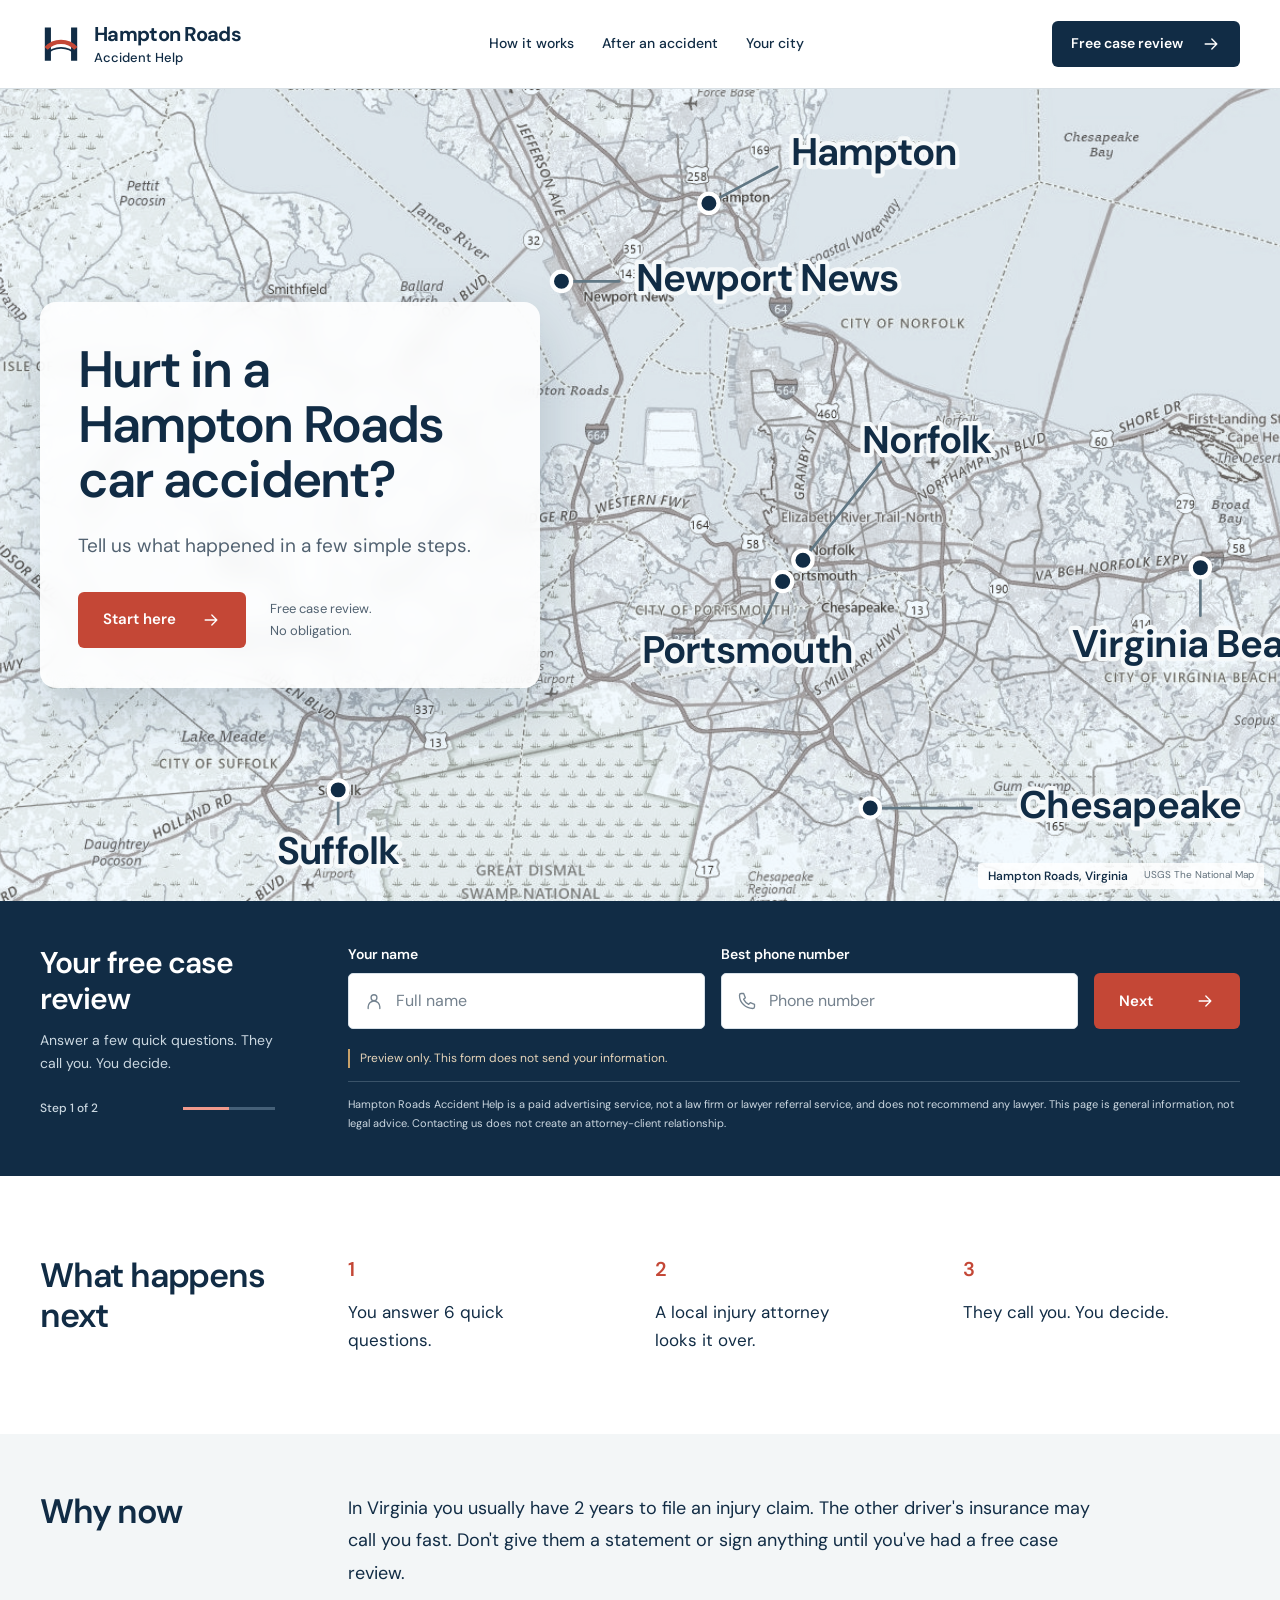
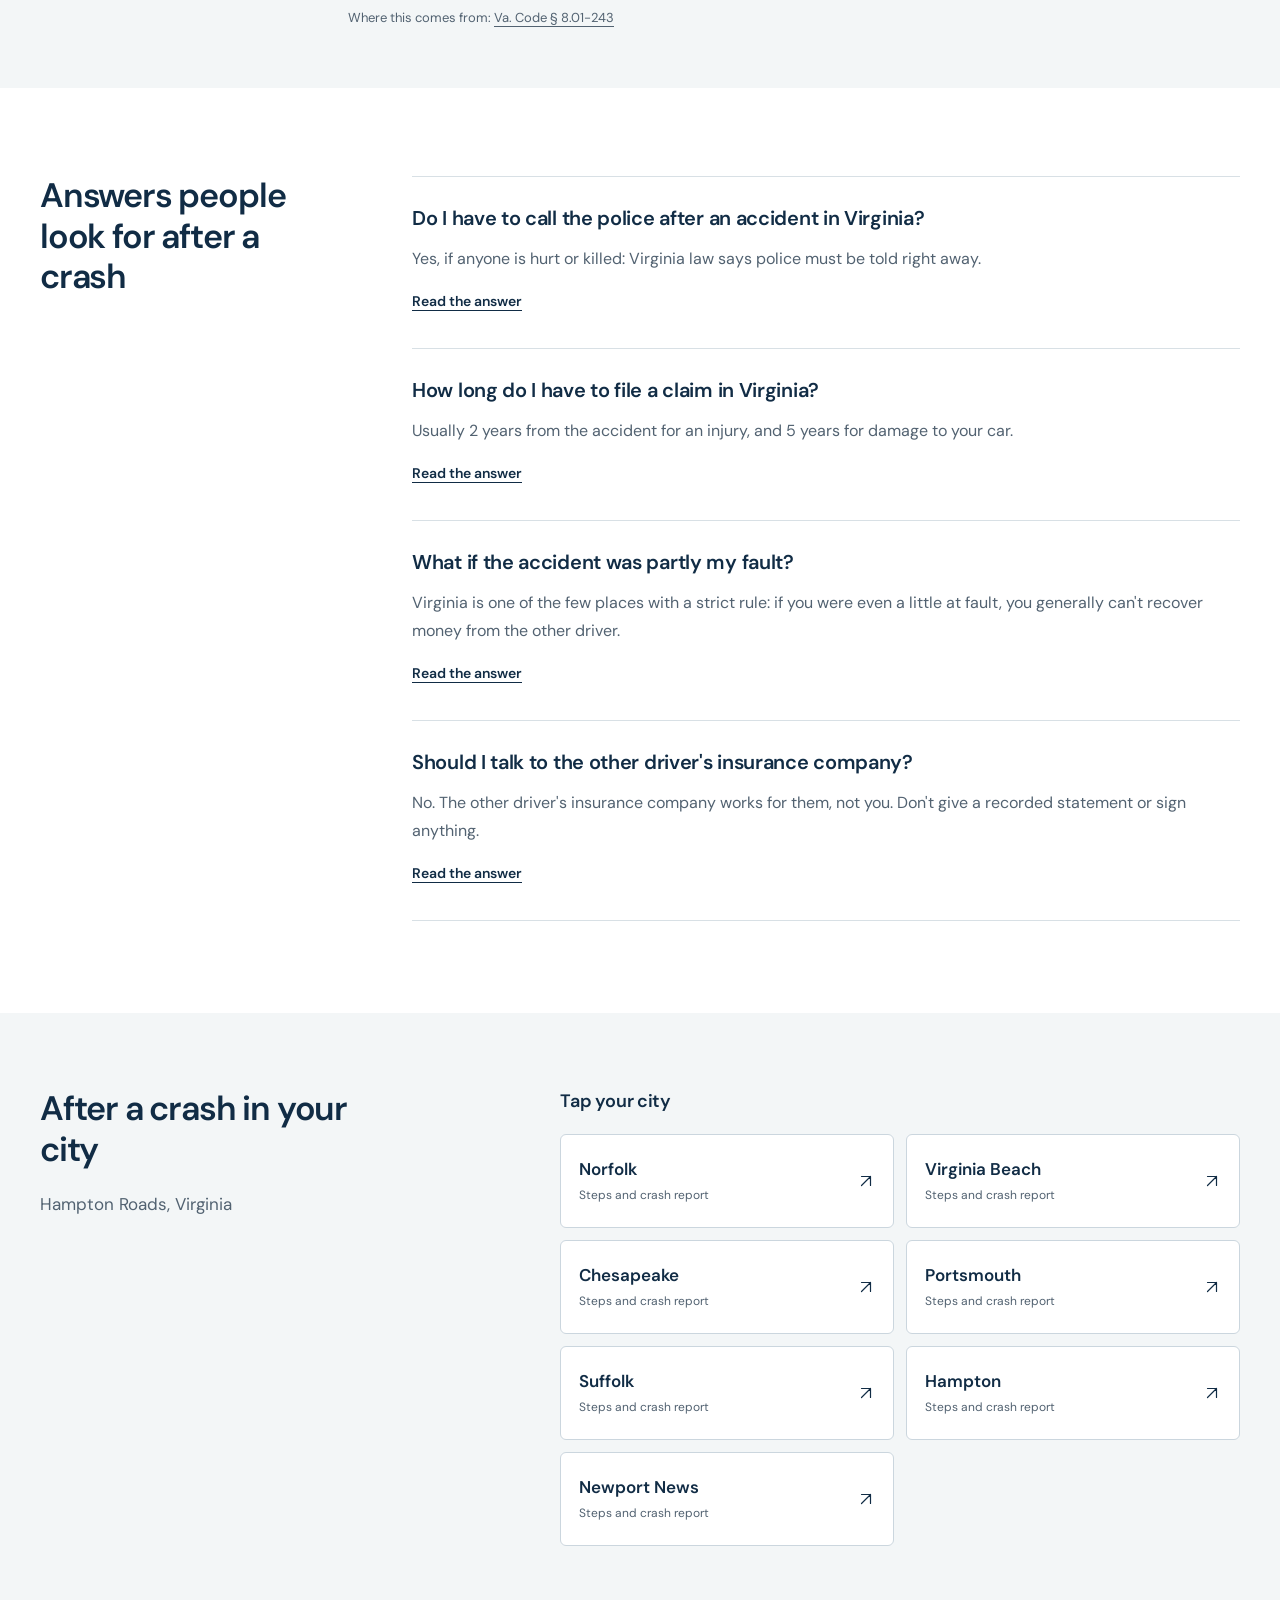
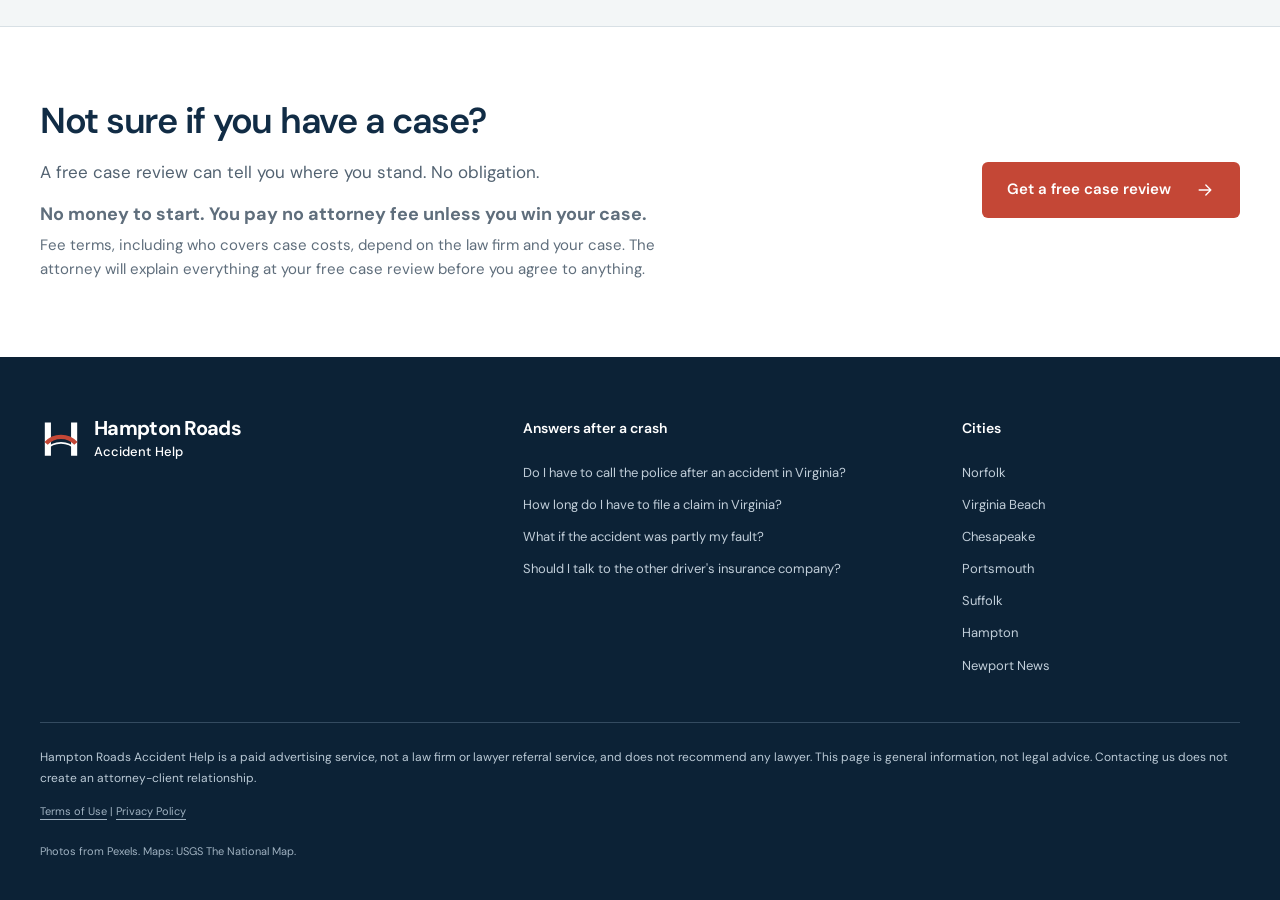
==== index.html @ 798a065a "Hampton Roads Accident Help site" ====
<!doctype html>
<html lang="en"><head><meta charset="utf-8"><meta name="viewport" content="width=device-width, initial-scale=1, viewport-fit=cover">
<title>Free accident case review | Hampton Roads Accident Help</title><meta name="description" content="Hurt in a car accident in Hampton Roads? Get a free case review in 2 minutes."><meta name="theme-color" content="#112c45">
<link rel="icon" type="image/svg+xml" href="assets/favicon.svg">
<link rel="stylesheet" href="assets/fonts/fonts.css">
<link rel="stylesheet" href="assets/style.css"><link rel="stylesheet" href="assets/map.css">
<script src="assets/form-config.js" defer></script><script src="assets/site.js" defer></script>
</head><body class="home-page"><a class="skip-link" href="#main">Skip to content</a>
    <header class="site-header"><div class="container header-inner"><a class="brand" href="index.html" aria-label="Hampton Roads Accident Help home"><svg class="brand-mark" viewBox="0 0 48 48" fill="none" aria-hidden="true"><path d="M9 5v38M39 5v38" stroke="currentColor" stroke-width="7"/><path d="M7 29c9-10 25-10 34 0" stroke="#c44736" stroke-width="5"/><path d="M7 36c9-10 25-10 34 0" stroke="currentColor" stroke-width="2"/></svg><span><span class="brand-top">Hampton Roads</span> <span class="brand-bottom">Accident Help</span></span></a>
      <nav class="desktop-nav" aria-label="Main navigation"><a href="#how-it-works">How it works</a><a href="#answers">After an accident</a><a href="#cities">Your city</a></nav>
      <div class="header-actions"><a class="btn btn-small btn-dark" href="#review" data-review-link>Free case review<svg class="icon " viewBox="0 0 24 24" fill="none" stroke="currentColor" stroke-width="1.6" stroke-linecap="round" stroke-linejoin="round" aria-hidden="true"><path d="M5 12h14M13 6l6 6-6 6"/></svg></a><button class="menu-toggle" type="button" data-menu-toggle aria-expanded="false" aria-controls="mobile-menu" aria-label="Open navigation"><svg class="icon " viewBox="0 0 24 24" fill="none" stroke="currentColor" stroke-width="1.6" stroke-linecap="round" stroke-linejoin="round" aria-hidden="true"><path d="M4 8h16M4 16h16"/></svg></button></div>
    </div><nav id="mobile-menu" class="mobile-menu" aria-label="Mobile navigation" hidden><a href="#how-it-works">How it works</a><a href="#answers">After an accident</a><a href="#cities">Your city</a></nav></header><main id="main"><section class="home-hero"><div class="container hero-grid">
      <div class="hero-story">
        <h1>Hurt in a Hampton Roads car accident?</h1>
        <p class="lead">Tell us what happened in a few simple steps.</p>
        <div class="hero-actions"><a class="btn" href="#review" data-review-link>Start here<svg class="icon " viewBox="0 0 24 24" fill="none" stroke="currentColor" stroke-width="1.6" stroke-linecap="round" stroke-linejoin="round" aria-hidden="true"><path d="M5 12h14M13 6l6 6-6 6"/></svg></a><p class="note">Free case review.<br> No obligation.</p></div>
      </div>
      <div class="hero-map"><figure class="hr-map" aria-label="Map of Hampton Roads">
  <div class="hr-map__canvas">
    <svg class="hr-map__svg" viewBox="0 790 1719 760" preserveAspectRatio="xMidYMid slice" role="img" aria-labelledby="hr-map-title hr-map-desc">
      <title id="hr-map-title">Hampton Roads, Virginia</title>
      <desc id="hr-map-desc">A map of Hampton Roads showing Norfolk, Virginia Beach, Chesapeake, Portsmouth, Suffolk, Hampton and Newport News.</desc>
      <defs>
        <filter id="hr-map-tone" color-interpolation-filters="sRGB">
          <feColorMatrix type="saturate" values="0.12"/>
          <feComponentTransfer>
            <feFuncR type="linear" slope="0.78" intercept="0.18"/>
            <feFuncG type="linear" slope="0.83" intercept="0.16"/>
            <feFuncB type="linear" slope="0.87" intercept="0.14"/>
          </feComponentTransfer>
        </filter>
      </defs>
      <image href="img/map-hr.jpg" width="1719" height="1642" filter="url(#hr-map-tone)"/>
      <g class="hr-map__north" transform="translate(1550 850)" aria-hidden="true">
        <text x="0" y="-17" text-anchor="middle">N</text>
        <path d="M0 0L-10 29L0 22L10 29Z"/>
        <path d="M0 22V43"/>
      </g>
      <g class="hr-map__place" data-city="hampton">
        <path class="hr-map__leader" d="M924 897L988 863"/>
        <circle class="hr-map__pin" cx="924" cy="897" r="9"/>
        <text x="1078.5" y="852" dominant-baseline="middle" text-anchor="middle">Hampton</text>
      </g>
      <g class="hr-map__place" data-city="newport-news">
        <path class="hr-map__leader" d="M786 970L840 970"/>
        <circle class="hr-map__pin" cx="786" cy="970" r="9"/>
        <text x="856" y="970" dominant-baseline="middle" text-anchor="start">Newport News</text>
      </g>
      <g class="hr-map__place" data-city="norfolk">
        <path class="hr-map__leader" d="M1012 1231L1085 1139"/>
        <circle class="hr-map__pin" cx="1012" cy="1231" r="9"/>
        <text x="1128" y="1122" dominant-baseline="middle" text-anchor="middle">Norfolk</text>
      </g>
      <g class="hr-map__place" data-city="portsmouth">
        <path class="hr-map__leader" d="M993 1251L975 1290"/>
        <circle class="hr-map__pin" cx="993" cy="1251" r="9"/>
        <text x="960" y="1318" dominant-baseline="middle" text-anchor="middle">Portsmouth</text>
      </g>
      <g class="hr-map__place" data-city="virginia-beach">
        <path class="hr-map__leader" d="M1384 1238L1384 1283"/>
        <circle class="hr-map__pin" cx="1384" cy="1238" r="9"/>
        <text x="1384" y="1313" dominant-baseline="middle" text-anchor="middle">Virginia Beach</text>
      </g>
      <g class="hr-map__place" data-city="suffolk">
        <path class="hr-map__leader" d="M577 1446L577 1478"/>
        <circle class="hr-map__pin" cx="577" cy="1446" r="9"/>
        <text x="577" y="1506" dominant-baseline="middle" text-anchor="middle">Suffolk</text>
      </g>
      <g class="hr-map__place" data-city="chesapeake">
        <path class="hr-map__leader" d="M1075 1463L1170 1463"/>
        <circle class="hr-map__pin" cx="1075" cy="1463" r="9"/>
        <text x="1318.5" y="1463" dominant-baseline="middle" text-anchor="middle">Chesapeake</text>
      </g>
    </svg>
  </div>
  <figcaption class="hr-map__caption"><span>Hampton Roads, Virginia</span><span class="hr-map__source">USGS The National Map</span></figcaption>
</figure>
</div>
    </div></section>
    <section class="review-band"><div class="container"><section class="review-card review-card--wide" id="review" aria-labelledby="review-title">
      <div class="review-heading">
      <h2 id="review-title" tabindex="-1">Your free case review</h2>
      <p class="form-sub">Answer a few quick questions. They call you. You decide.</p>
      <div class="form-progress"><span data-step-number>Step 1 of 2</span><span class="progress-track" aria-hidden="true"><span data-progress></span></span></div>
      </div>
      <form data-review-form id="case-review-form" novalidate onsubmit="return false">
        <div data-form-step="1" class="contact-fields">
          <div class="field-group">
          <label class="field-label" for="full-name">Your name</label>
          <div class="field-wrap"><svg class="icon " viewBox="0 0 24 24" fill="none" stroke="currentColor" stroke-width="1.6" stroke-linecap="round" stroke-linejoin="round" aria-hidden="true"><circle cx="12" cy="8" r="3.5"/><path d="M5 21v-2a7 7 0 0 1 14 0v2"/></svg><input id="full-name" type="text" name="name" placeholder="Full name" autocomplete="name" maxlength="150" required></div>
          </div><div class="field-group">
          <label class="field-label" for="phone-number">Best phone number</label>
          <div class="field-wrap"><svg class="icon " viewBox="0 0 24 24" fill="none" stroke="currentColor" stroke-width="1.6" stroke-linecap="round" stroke-linejoin="round" aria-hidden="true"><path d="M8 3H5a2 2 0 0 0-2 2c0 8.8 7.2 16 16 16a2 2 0 0 0 2-2v-3l-5-2-2 2a14 14 0 0 1-6-6l2-2-2-5Z"/></svg><input id="phone-number" type="tel" name="phone" placeholder="Phone number" autocomplete="tel" inputmode="tel" maxlength="40" required></div>
          </div><div class="form-next">
          <button class="btn btn-full" type="button" data-next>Next<svg class="icon " viewBox="0 0 24 24" fill="none" stroke="currentColor" stroke-width="1.6" stroke-linecap="round" stroke-linejoin="round" aria-hidden="true"><path d="M5 12h14M13 6l6 6-6 6"/></svg></button>
          </div>
        </div>
        <div data-form-step="2" hidden>
          <fieldset data-question><legend>When was the accident?</legend><div class="choices choices-4"><label class="choice"><input type="radio" name="when" value="This week" required><span>This week</span></label><label class="choice"><input type="radio" name="when" value="This month" required><span>This month</span></label><label class="choice"><input type="radio" name="when" value="1 to 6 months" required><span>1 to 6 months</span></label><label class="choice"><input type="radio" name="when" value="Longer" required><span>Longer</span></label></div></fieldset><fieldset data-question><legend>Were you hurt?</legend><div class="choices choices-3"><label class="choice"><input type="radio" name="hurt" value="Yes" required><span>Yes</span></label><label class="choice"><input type="radio" name="hurt" value="Not sure" required><span>Not sure</span></label><label class="choice"><input type="radio" name="hurt" value="No" required><span>No</span></label></div></fieldset><fieldset data-question><legend>Whose fault was it?</legend><div class="choices choices-3"><label class="choice"><input type="radio" name="fault" value="The other driver" required><span>The other driver</span></label><label class="choice"><input type="radio" name="fault" value="Not sure" required><span>Not sure</span></label></div></fieldset><fieldset data-question><legend>Do you already have a lawyer?</legend><div class="choices choices-2"><label class="choice"><input type="radio" name="lawyer" value="No" required><span>No</span></label><label class="choice"><input type="radio" name="lawyer" value="Yes" required><span>Yes</span></label></div></fieldset>
          <label class="consent"><input type="checkbox" name="consent" required><span data-consent-text>Hampton Roads Accident Help and a participating local injury law firm may call, text (including automated texts) or email me about this. Not required to get help. Reply STOP to opt out.</span></label>
          <button class="btn btn-full" type="submit">Get my free review<svg class="icon " viewBox="0 0 24 24" fill="none" stroke="currentColor" stroke-width="1.6" stroke-linecap="round" stroke-linejoin="round" aria-hidden="true"><path d="M5 12h14M13 6l6 6-6 6"/></svg></button>
          <button type="button" class="back" data-back>Back</button>
        </div>
        <p class="form-error" data-form-error role="alert" hidden></p>
        <div class="form-status" data-form-status role="status" hidden></div>
      </form>
      <div class="review-details"><noscript><p class="preview-notice">Please enable JavaScript to use this preview form. Your information has not been sent.</p></noscript>
      <p class="preview-notice" data-preview-notice>Preview only. This form does not send your information.</p>
      <p class="fine form-fine">Hampton Roads Accident Help is a paid advertising service, not a law firm or lawyer referral service, and does not recommend any lawyer. This page is general information, not legal advice. Contacting us does not create an attorney-client relationship.</p>
      </div>
    </section></div></section>
    <section class="process-section" id="how-it-works"><div class="container process-layout"><div class="section-intro"><h2>What happens next</h2></div><ol class="steps"><li><span class="n">1</span><span class="step-copy"><p>You answer 6 quick questions.</p></span></li><li><span class="n">2</span><span class="step-copy"><p>A local injury attorney looks it over.</p></span></li><li><span class="n">3</span><span class="step-copy"><p>They call you. You decide.</p></span></li></ol></div></section>
    <section class="timing-section"><div class="container timing-layout"><h2>Why now</h2><div class="timing-copy">
<p>In Virginia you usually have 2 years to file an injury claim. The other driver's insurance may call you fast. Don't give them a statement or sign anything until you've had a free case review.</p>
<p class="src">Where this comes from: <a href="https://law.lis.virginia.gov/vacode/8.01-243/">Va. Code § 8.01-243</a></p></div></div></section>
    <section class="answers-section" id="answers"><div class="container answers-layout"><div class="section-intro"><h2>Answers people look for after a crash</h2></div><ul class="qlist">
<li><h3><a href="do-i-have-to-call-police.html">Do I have to call the police after an accident in Virginia?</a></h3><p>Yes, if anyone is hurt or killed: Virginia law says police must be told right away.</p><a class="more" href="do-i-have-to-call-police.html">Read the answer</a></li><li><h3><a href="how-long-to-file.html">How long do I have to file a claim in Virginia?</a></h3><p>Usually 2 years from the accident for an injury, and 5 years for damage to your car.</p><a class="more" href="how-long-to-file.html">Read the answer</a></li><li><h3><a href="partly-my-fault.html">What if the accident was partly my fault?</a></h3><p>Virginia is one of the few places with a strict rule: if you were even a little at fault, you generally can't recover money from the other driver.</p><a class="more" href="partly-my-fault.html">Read the answer</a></li><li><h3><a href="other-drivers-insurance.html">Should I talk to the other driver's insurance company?</a></h3><p>No. The other driver's insurance company works for them, not you. Don't give a recorded statement or sign anything.</p><a class="more" href="other-drivers-insurance.html">Read the answer</a></li>
</ul></div></section>
    <section class="cities-section" id="cities"><div class="container cities-layout"><div class="cities-intro"><h2>After a crash in your city</h2><p>Hampton Roads, Virginia</p></div><nav class="cities-choice" aria-labelledby="all-cities-title"><h3 id="all-cities-title">Tap your city</h3><ul class="cities">
<li><a href="after-a-car-accident-in-norfolk.html"><b>Norfolk</b><small>Steps and crash report</small><svg class="icon " viewBox="0 0 24 24" fill="none" stroke="currentColor" stroke-width="1.6" stroke-linecap="round" stroke-linejoin="round" aria-hidden="true"><path d="M6 18 18 6M6 6h12v12"/></svg></a></li>
<li><a href="after-a-car-accident-in-virginia-beach.html"><b>Virginia Beach</b><small>Steps and crash report</small><svg class="icon " viewBox="0 0 24 24" fill="none" stroke="currentColor" stroke-width="1.6" stroke-linecap="round" stroke-linejoin="round" aria-hidden="true"><path d="M6 18 18 6M6 6h12v12"/></svg></a></li>
<li><a href="after-a-car-accident-in-chesapeake.html"><b>Chesapeake</b><small>Steps and crash report</small><svg class="icon " viewBox="0 0 24 24" fill="none" stroke="currentColor" stroke-width="1.6" stroke-linecap="round" stroke-linejoin="round" aria-hidden="true"><path d="M6 18 18 6M6 6h12v12"/></svg></a></li>
<li><a href="after-a-car-accident-in-portsmouth.html"><b>Portsmouth</b><small>Steps and crash report</small><svg class="icon " viewBox="0 0 24 24" fill="none" stroke="currentColor" stroke-width="1.6" stroke-linecap="round" stroke-linejoin="round" aria-hidden="true"><path d="M6 18 18 6M6 6h12v12"/></svg></a></li>
<li><a href="after-a-car-accident-in-suffolk.html"><b>Suffolk</b><small>Steps and crash report</small><svg class="icon " viewBox="0 0 24 24" fill="none" stroke="currentColor" stroke-width="1.6" stroke-linecap="round" stroke-linejoin="round" aria-hidden="true"><path d="M6 18 18 6M6 6h12v12"/></svg></a></li>
<li><a href="after-a-car-accident-in-hampton.html"><b>Hampton</b><small>Steps and crash report</small><svg class="icon " viewBox="0 0 24 24" fill="none" stroke="currentColor" stroke-width="1.6" stroke-linecap="round" stroke-linejoin="round" aria-hidden="true"><path d="M6 18 18 6M6 6h12v12"/></svg></a></li>
<li><a href="after-a-car-accident-in-newport-news.html"><b>Newport News</b><small>Steps and crash report</small><svg class="icon " viewBox="0 0 24 24" fill="none" stroke="currentColor" stroke-width="1.6" stroke-linecap="round" stroke-linejoin="round" aria-hidden="true"><path d="M6 18 18 6M6 6h12v12"/></svg></a></li>
</ul></nav></div></section></main><section class="closing"><div class="container closing-inner"><div><h2>Not sure if you have a case?</h2><p>A free case review can tell you where you stand. No obligation.</p><p class="fee-note"><strong>No money to start. You pay no attorney fee unless you win your case.</strong> Fee terms, including who covers case costs, depend on the law firm and your case. The attorney will explain everything at your free case review before you agree to anything.</p></div><a class="btn" href="#review" data-review-link>Get a free case review<svg class="icon " viewBox="0 0 24 24" fill="none" stroke="currentColor" stroke-width="1.6" stroke-linecap="round" stroke-linejoin="round" aria-hidden="true"><path d="M5 12h14M13 6l6 6-6 6"/></svg></a></div></section><footer class="foot"><div class="container"><a class="brand" href="index.html" aria-label="Hampton Roads Accident Help home"><svg class="brand-mark" viewBox="0 0 48 48" fill="none" aria-hidden="true"><path d="M9 5v38M39 5v38" stroke="currentColor" stroke-width="7"/><path d="M7 29c9-10 25-10 34 0" stroke="#c44736" stroke-width="5"/><path d="M7 36c9-10 25-10 34 0" stroke="currentColor" stroke-width="2"/></svg><span><span class="brand-top">Hampton Roads</span> <span class="brand-bottom">Accident Help</span></span></a><div class="fcols"><div><p class="fh">Answers after a crash</p><ul><li><a href="do-i-have-to-call-police.html">Do I have to call the police after an accident in Virginia?</a></li><li><a href="how-long-to-file.html">How long do I have to file a claim in Virginia?</a></li><li><a href="partly-my-fault.html">What if the accident was partly my fault?</a></li><li><a href="other-drivers-insurance.html">Should I talk to the other driver's insurance company?</a></li></ul></div><div><p class="fh">Cities</p><ul><li><a href="after-a-car-accident-in-norfolk.html">Norfolk</a></li><li><a href="after-a-car-accident-in-virginia-beach.html">Virginia Beach</a></li><li><a href="after-a-car-accident-in-chesapeake.html">Chesapeake</a></li><li><a href="after-a-car-accident-in-portsmouth.html">Portsmouth</a></li><li><a href="after-a-car-accident-in-suffolk.html">Suffolk</a></li><li><a href="after-a-car-accident-in-hampton.html">Hampton</a></li><li><a href="after-a-car-accident-in-newport-news.html">Newport News</a></li></ul></div></div>
<p class="fine">Hampton Roads Accident Help is a paid advertising service, not a law firm or lawyer referral service, and does not recommend any lawyer. This page is general information, not legal advice. Contacting us does not create an attorney-client relationship.</p><p class="credit"><a href="terms.html">Terms of Use</a> | <a href="privacy.html">Privacy Policy</a></p><p class="credit">Photos from Pexels. Maps: USGS The National Map.</p></div></footer><div class="mobile-cta"><span>Free case review.<br><small>No obligation.</small></span><a class="btn btn-dark" href="#review" data-review-link>Start here<svg class="icon " viewBox="0 0 24 24" fill="none" stroke="currentColor" stroke-width="1.6" stroke-linecap="round" stroke-linejoin="round" aria-hidden="true"><path d="M5 12h14M13 6l6 6-6 6"/></svg></a></div></body></html>
---- assets/fonts/fonts.css ----
/* Self-hosted Latin subsets from Google Fonts. See PROVENANCE.txt. */
@font-face {
  font-family: 'DM Sans';
  font-style: normal;
  font-weight: 400 700;
  font-display: swap;
  src: url(./dm-sans-latin-variable.woff2) format('woff2');
  unicode-range: U+0000-00FF, U+0131, U+0152-0153, U+02BB-02BC, U+02C6, U+02DA, U+02DC, U+0304, U+0308, U+0329, U+2000-206F, U+20AC, U+2122, U+2191, U+2193, U+2212, U+2215, U+FEFF, U+FFFD;
}

@font-face {
  font-family: 'Instrument Serif';
  font-style: italic;
  font-weight: 400;
  font-display: swap;
  src: url(./instrument-serif-latin-italic.woff2) format('woff2');
  unicode-range: U+0000-00FF, U+0131, U+0152-0153, U+02BB-02BC, U+02C6, U+02DA, U+02DC, U+0304, U+0308, U+0329, U+2000-206F, U+20AC, U+2122, U+2191, U+2193, U+2212, U+2215, U+FEFF, U+FFFD;
}

@font-face {
  font-family: 'Instrument Serif';
  font-style: normal;
  font-weight: 400;
  font-display: swap;
  src: url(./instrument-serif-latin-normal.woff2) format('woff2');
  unicode-range: U+0000-00FF, U+0131, U+0152-0153, U+02BB-02BC, U+02C6, U+02DA, U+02DC, U+0304, U+0308, U+0329, U+2000-206F, U+20AC, U+2122, U+2191, U+2193, U+2212, U+2215, U+FEFF, U+FFFD;
}
---- assets/style.css ----
/* Hampton Roads Accident Help
   A clear regional assistance interface. One type family, one action color. */
:root {
  --ink: #112c45;
  --ink-deep: #0c2236;
  --paper: #ffffff;
  --surface: #f3f6f7;
  --surface-blue: #eaf0f4;
  --muted: #526271;
  --line: #d8e0e5;
  --action: #c44736;
  --action-hover: #a93629;
  --sans: "DM Sans", Arial, sans-serif;
  --radius: 6px;
}

/* Base and controls */
*, *::before, *::after { box-sizing: border-box; }
html { scroll-behavior: smooth; scroll-padding-top: 110px; }
body {
  margin: 0;
  background: var(--paper);
  color: var(--ink);
  font: 400 16px/1.65 var(--sans);
  -webkit-font-smoothing: antialiased;
}
button, input, select, textarea { font: inherit; }
button, a, input { -webkit-tap-highlight-color: transparent; }
button { cursor: pointer; }
button:disabled { cursor: wait; opacity: .65; }
a { color: inherit; text-underline-offset: 4px; }
img { display: block; max-width: 100%; object-fit: cover; }
svg { max-width: 100%; }
h1, h2, h3, p { margin: 0; }
h1, h2, h3 { font-family: var(--sans); color: var(--ink); font-weight: 600; }
h1, h2 { letter-spacing: -.035em; }
h1 { line-height: 1.075; }
h2 { font-size: 34px; line-height: 1.2; }
h3 { line-height: 1.4; letter-spacing: -.015em; }
ul, ol { padding: 0; margin: 0; }
[hidden] { display: none !important; }
::selection { background: #dbe7ef; color: var(--ink); }
:focus-visible { outline: 3px solid var(--action); outline-offset: 4px; }
section[id], .review-card, h2[id] { scroll-margin-top: 108px; }
.container { width: calc(100% - 80px); max-width: 1200px; margin-inline: auto; }
.icon { width: 22px; height: 22px; flex: none; }
.eyebrow { font-size: 14px; font-weight: 600; line-height: 1.5; }
.btn {
  display: inline-flex;
  align-items: center;
  justify-content: center;
  gap: 24px;
  min-height: 56px;
  padding: 15px 24px;
  border: 1px solid transparent;
  border-radius: var(--radius);
  background: var(--action);
  color: #fff;
  font-size: 15px;
  font-weight: 600;
  line-height: 1.4;
  text-decoration: none;
  transition: background-color .16s ease, border-color .16s ease;
}
.btn:hover { background: var(--action-hover); }
.btn .icon { width: 20px; height: 20px; }
.btn-dark { background: var(--ink); color: #fff; }
.btn-dark:hover { background: #21465f; }
.btn-small { min-height: 46px; padding: 11px 18px; gap: 18px; font-size: 14px; }
.btn-full { width: 100%; justify-content: space-between; }
.text-link {
  display: inline-flex;
  align-items: center;
  gap: 14px;
  min-height: 44px;
  font-size: 15px;
  font-weight: 600;
  text-decoration: underline;
  text-decoration-thickness: 1px;
}
.text-link:hover { color: var(--action); }
.skip-link {
  position: absolute;
  z-index: 100;
  top: -100px;
  left: 20px;
  padding: 12px 18px;
  background: #fff;
  color: var(--ink);
}
.skip-link:focus { top: 12px; }

/* Compact, stable navigation */
.site-header { position: sticky; top: 0; z-index: 40; background: #fff; border-bottom: 1px solid var(--line); }
.header-inner { display: flex; align-items: center; gap: 32px; min-height: 88px; }
.brand { display: inline-flex; align-items: center; gap: 12px; flex: none; line-height: 1.15; text-decoration: none; }
.brand-mark { width: 42px; height: 44px; flex: none; }
.brand-top { display: block; font-size: 20px; font-weight: 700; letter-spacing: -.035em; }
.brand-bottom { display: block; font-size: 13px; font-weight: 500; letter-spacing: .005em; margin-top: 5px; }
.desktop-nav { display: flex; align-items: center; gap: 28px; margin-left: auto; }
.desktop-nav a { display: inline-flex; align-items: center; min-height: 44px; font-size: 14px; font-weight: 500; text-decoration: none; }
.desktop-nav a:hover { color: var(--action); }
.header-actions { display: flex; align-items: center; gap: 14px; margin-left: auto; }
.menu-toggle { display: none; align-items: center; justify-content: center; width: 44px; height: 44px; padding: 8px; border: 0; background: transparent; color: var(--ink); }
.mobile-menu { padding: 8px 24px 20px; border-top: 1px solid var(--line); background: #fff; }
.mobile-menu a { display: block; min-height: 48px; padding: 11px 2px; text-decoration: none; border-bottom: 1px solid var(--line); font-size: 16px; }

/* The map establishes place; Start here establishes the task. */
.home-hero { padding: 66px 0 70px; }
.hero-grid { display: grid; grid-template-columns: minmax(0,1fr) minmax(0,1.03fr); align-items: center; gap: 68px; }
.hero-story, .hero-map { min-width: 0; }
.hero-story h1 { max-width: 620px; font-size: clamp(46px,4.6vw,62px); text-wrap: balance; }
.lead { margin-top: 24px; max-width: 430px; color: var(--muted); font-size: 19px; line-height: 1.6; }
.hero-actions { display: flex; align-items: center; gap: 24px; margin-top: 30px; }
.hero-actions .btn { min-width: 168px; justify-content: space-between; }
.note { color: var(--muted); font-size: 13px; line-height: 1.65; }
.hero-map { display: flex; align-items: center; }
.hero-map .hr-map { width: 100%; }

/* Shared form. The home variant is a service band, not a floating card. */
.review-card { min-width: 0; background: #fff; border: 1px solid var(--line); border-top: 3px solid var(--ink); border-radius: 0 0 6px 6px; padding: 28px; }
.review-card h2 { font-size: 29px; line-height: 1.2; letter-spacing: -.03em; }
.form-sub { margin-top: 12px; color: var(--muted); font-size: 15px; line-height: 1.65; }
.form-progress { display: flex; align-items: center; gap: 16px; justify-content: space-between; max-width: 280px; margin: 24px 0; color: var(--muted); font-size: 12px; line-height: 1.5; font-weight: 500; }
.progress-track { display: block; width: 92px; height: 3px; overflow: hidden; background: #dce4e9; }
.progress-track > span { display: block; width: 50%; height: 100%; background: var(--action); transition: width .2s ease; }
.field-group { min-width: 0; }
.field-group + .field-group { margin-top: 18px; }
.field-label { display: block; margin-bottom: 8px; font-size: 14px; font-weight: 600; line-height: 1.4; }
.field-wrap { position: relative; min-width: 0; }
.field-wrap > .icon { position: absolute; top: 18px; left: 16px; width: 20px; height: 20px; color: #748390; pointer-events: none; }
.field-wrap > input { display: block; width: 100%; min-width: 0; height: 56px; padding: 14px 15px 14px 47px; border: 1px solid #acbac5; border-radius: 5px; background: #fff; color: var(--ink); font-size: 16px; line-height: 1.5; transition: border-color .16s ease, box-shadow .16s ease; }
.field-wrap > input::placeholder { color: #74818d; opacity: 1; }
.field-wrap > input:focus { outline: none; border-color: var(--action); box-shadow: 0 0 0 3px rgb(196 71 54 / .18); }
.field-wrap > input[aria-invalid="true"] { border-color: #a72c20; box-shadow: 0 0 0 2px rgb(167 44 32 / .12); }
.form-next { margin-top: 24px; }
.form-assurance { display: flex; align-items: center; justify-content: center; gap: 7px; margin-top: 12px; color: var(--muted); font-size: 11px; line-height: 1.5; }
.form-assurance .icon { width: 15px; height: 15px; }
.review-details { min-width: 0; }
.preview-notice { padding: 10px 12px; margin-top: 22px; border-left: 2px solid #ad7b2c; background: #fbf5e9; color: #76531c; font-size: 12px; line-height: 1.6; }
.fine { color: var(--muted); font-size: 12px; line-height: 1.8; font-weight: 400; }
.form-fine { margin-top: 18px; padding-top: 16px; border-top: 1px solid var(--line); }
fieldset { min-width: 0; margin: 0 0 22px; padding: 0; border: 0; }
legend { margin-bottom: 11px; padding: 0; font-size: 15px; font-weight: 600; line-height: 1.5; }
.choices { display: grid; grid-template-columns: repeat(2,minmax(0,1fr)); gap: 8px; }
.choices-3 { grid-template-columns: repeat(3,minmax(0,1fr)); }
.choice { display: flex; position: relative; min-width: 0; cursor: pointer; }
.choice input { position: absolute; top: 50%; left: 50%; width: 1px; height: 1px; opacity: 0; }
.choice > span { display: flex; align-items: center; justify-content: center; width: 100%; min-height: 48px; padding: 10px 8px; border: 1px solid #bcc8d1; border-radius: 5px; background: #fff; color: var(--ink); text-align: center; font-size: 13px; line-height: 1.4; transition: background-color .16s ease, border-color .16s ease; }
.choice:hover > span { border-color: var(--ink); background: #f3f6f7; }
.choice input:checked + span { border-color: var(--ink); background: #e7eef3; box-shadow: inset 0 0 0 1px var(--ink); }
.choice input:focus-visible + span { outline: 3px solid var(--action); outline-offset: 3px; }
.consent { display: flex; align-items: flex-start; gap: 11px; margin: 24px 0; color: var(--muted); font-size: 12px; line-height: 1.75; cursor: pointer; }
.consent input { width: 22px; height: 22px; flex: 0 0 22px; margin: 2px 0 0; accent-color: var(--action); cursor: pointer; }
.back { display: block; min-height: 44px; margin: 8px auto 0; padding: 10px 20px; border: 0; background: transparent; color: var(--ink); font-size: 14px; text-decoration: underline; text-underline-offset: 4px; }
.form-error { margin-top: 18px; padding: 12px 14px; border: 1px solid #dbb0a8; border-radius: 4px; background: #fff1ee; color: #8b271c; font-size: 14px; line-height: 1.6; }
.form-status { margin-top: 18px; padding: 16px; border: 1px solid #adc5d4; border-radius: 4px; background: #edf5fa; color: var(--ink); font-size: 14px; line-height: 1.65; }
.review-band { padding: 44px 0 42px; background: var(--ink); color: #fff; }
.review-card--wide { display: grid; grid-template-columns: 260px minmax(0,1fr); column-gap: 48px; row-gap: 20px; padding: 0; border: 0; border-radius: 0; background: transparent; color: #fff; }
.review-card--wide .review-heading { grid-column: 1; grid-row: 1 / 3; }
.review-card--wide h2 { color: #fff; font-size: 30px; max-width: 240px; }
.review-card--wide .form-sub { color: #cbd8e1; font-size: 14px; max-width: 250px; }
.review-card--wide .form-progress { max-width: 235px; color: #cbd8e1; margin: 24px 0 0; }
.review-card--wide .progress-track { background: #456078; }
.review-card--wide .progress-track > span { background: #f19a8c; }
.review-card--wide form { grid-column: 2; min-width: 0; }
.review-card--wide .contact-fields { display: grid; grid-template-columns: minmax(0,1fr) minmax(0,1fr) 146px; align-items: start; gap: 16px; }
.review-card--wide .field-group + .field-group { margin: 0; }
.review-card--wide .field-label { color: #fff; }
.review-card--wide .field-wrap input { border-color: #d8e1e8; }
.review-card--wide .form-next { margin: 0; padding-top: 28px; }
.review-card--wide .form-assurance { color: #d2dce4; font-size: 10px; }
.review-card--wide .form-assurance .icon { display: none; }
.review-card--wide .review-details { grid-column: 2; }
.review-card--wide .preview-notice { margin-top: 0; background: transparent; border-left-color: #c7a16a; color: #e6d4b9; padding: 0 0 0 10px; }
.review-card--wide .form-fine { padding-top: 13px; margin-top: 13px; border-top-color: #3a5369; color: #cbd7e0; font-size: 11px; line-height: 1.75; }
.review-card--wide .consent { color: #d9e2e9; }
.review-card--wide .back { color: #fff; }
.review-card--wide [data-form-step="2"] { max-width: 720px; }
.review-card--wide [data-form-step="2"] .choices-4 { grid-template-columns: repeat(4,minmax(0,1fr)); }
.review-card--wide [data-form-step="2"] > .btn { max-width: 320px; }
.review-card--wide [data-form-step="2"] > .back { display: inline-block; margin: 0 0 0 16px; }

/* One real process, with room to read it. */
.process-section { padding: 80px 0; }
.process-layout { display: grid; grid-template-columns: 260px minmax(0,1fr); gap: 48px; align-items: start; }
.section-intro h2 { max-width: 300px; }
.steps { display: grid; grid-template-columns: repeat(3,minmax(0,1fr)); gap: 30px; list-style: none; }
.steps > li { min-width: 0; }
.steps .n { display: block; color: var(--action); font-size: 20px; font-weight: 600; line-height: 1.3; margin-bottom: 16px; }
.steps .step-copy, .steps p { font-size: 17px; line-height: 1.65; max-width: 220px; }
.timing-section { padding: 58px 0; background: var(--surface); }
.timing-layout { display: grid; grid-template-columns: 260px minmax(0,1fr); gap: 48px; }
.timing-copy > p:not(.src) { max-width: 760px; font-size: 18px; line-height: 1.8; }
.src { margin-top: 18px; color: var(--muted); font-size: 13px; line-height: 1.75; }
.src a { text-decoration-thickness: 1px; overflow-wrap: anywhere; }
.src a:hover { color: var(--action); }
.timing-copy .text-link { margin-top: 18px; }

/* Answers retain their full checked wording. */
.answers-section { padding: 88px 0 92px; }
.answers-layout { display: grid; grid-template-columns: 300px minmax(0,1fr); gap: 72px; }
.answers-section .section-intro h2 { max-width: 300px; }
.qlist { list-style: none; border-top: 1px solid var(--line); }
.qlist > li { padding: 27px 0 24px; border-bottom: 1px solid var(--line); }
.qlist h3 { font-size: 20px; line-height: 1.45; font-weight: 600; }
.qlist h3 a { text-decoration: none; }
.qlist h3 a:hover { color: var(--action); }
.qlist p { margin-top: 12px; color: var(--muted); font-size: 16px; line-height: 1.75; }
.qlist .more, .qlist > li > a { display: inline-flex; align-items: center; min-height: 44px; margin-top: 7px; font-size: 14px; font-weight: 600; text-decoration: underline; text-decoration-thickness: 1px; }
.qlist .more:hover, .qlist > li > a:hover { color: var(--action); }

/* City exploration is a secondary task, below the case-review flow. */
.cities-section { padding: 76px 0 80px; background: var(--surface); }
.cities-layout { display: grid; grid-template-columns: minmax(0,.78fr) minmax(0,1.22fr); gap: 86px; align-items: start; }
.cities-intro h2 { max-width: 330px; }
.cities-intro > p { max-width: 350px; margin-top: 20px; color: var(--muted); font-size: 17px; line-height: 1.75; }
.cities-choice { min-width: 0; }
.cities-choice h3 { margin-bottom: 20px; font-size: 18px; font-weight: 600; }
.cities { display: grid; grid-template-columns: repeat(2,minmax(0,1fr)); gap: 12px; list-style: none; }
.cities > li { min-width: 0; }
.cities a { display: grid; grid-template-columns: minmax(0,1fr) auto; gap: 4px 12px; align-content: center; min-height: 94px; padding: 17px 18px; border: 1px solid #cbd6de; border-radius: 6px; background: #fff; color: var(--ink); text-decoration: none; transition: border-color .16s ease, background-color .16s ease; }
.cities a:hover { background: #edf3f7; border-color: #91a7b8; }
.cities a b { grid-column: 1; font-size: 17px; font-weight: 600; line-height: 1.4; }
.cities a span, .cities a small { grid-column: 1; color: var(--muted); font-size: 12px; line-height: 1.5; font-weight: 400; }
.cities a > .icon { grid-column: 2; grid-row: 1 / 3; align-self: center; width: 18px; height: 18px; color: var(--ink); }

/* Closing and disclosure */
.closing { padding: 72px 0 76px; border-top: 1px solid var(--line); background: #fff; }
.closing-inner { display: flex; align-items: center; justify-content: space-between; gap: 44px; }
.closing h2 { font-size: 36px; }
.closing p { margin-top: 16px; color: var(--muted); font-size: 17px; line-height: 1.65; }
.closing .btn { flex: none; min-width: 238px; }
.foot { padding: 60px 0 30px; background: var(--ink-deep); color: #fff; }
.foot > .container { display: grid; grid-template-columns: minmax(0,.8fr) minmax(0,1.4fr); gap: 40px 74px; }
.foot .brand { align-self: start; justify-self: start; }
.foot .brand-mark { color: #fff; }
.fcols { display: grid; grid-template-columns: minmax(0,1.4fr) minmax(0,1fr); gap: 50px; }
.fh { margin-bottom: 17px; color: #fff; font-size: 14px; font-weight: 600; }
.fcols ul { list-style: none; }
.fcols li { font-size: 13px; line-height: 1.7; color: #c1ced9; }
.fcols li a { display: inline-block; padding: 5px 0; text-decoration: none; }
.fcols li a:hover { color: #fff; text-decoration: underline; }
.foot .fine { grid-column: 1 / -1; max-width: none; margin: 0; padding-top: 24px; border-top: 1px solid #344b60; color: #bac9d5; font-size: 12px; line-height: 1.8; }
.credit { grid-column: 1 / -1; margin-top: -27px; color: #9fb1c0; font-size: 11px; line-height: 1.6; }
.mobile-cta { display: none; }

/* Guides share the same service identity and prioritize readable answers. */
.guide-hero { padding: 24px 0 50px; background: var(--surface); border-bottom: 1px solid var(--line); }
.crumb { display: flex; align-items: center; flex-wrap: wrap; gap: 10px; margin-bottom: 32px; color: var(--muted); font-size: 13px; line-height: 1.6; }
.crumb a { display: inline-flex; align-items: center; min-height: 32px; }
.crumb a:hover { color: var(--action); }
.guide-hero-grid { display: grid; grid-template-columns: minmax(0,1.16fr) minmax(0,.84fr); gap: 64px; align-items: center; }
.guide-copy, .guide-hero-media { min-width: 0; }
.guide-hero h1 { max-width: 660px; font-size: 46px; line-height: 1.13; letter-spacing: -.035em; text-wrap: balance; }
.short { margin-top: 26px; }
.short > b { display: block; margin-bottom: 10px; font-size: 14px; line-height: 1.5; font-weight: 600; }
.short p { color: var(--muted); font-size: 17px; line-height: 1.75; }
.guide-hero .text-link { margin-top: 17px; }
.guide-summary { padding: 24px 0 20px 30px; border-left: 2px solid #bacbd6; }
.guide-summary h2, .guide-summary h3 { margin-bottom: 12px; font-size: 19px; font-weight: 600; }
.guide-summary > a { display: flex; align-items: center; justify-content: space-between; gap: 20px; min-height: 54px; padding: 10px 0; border-bottom: 1px solid #d2dee6; font-size: 15px; line-height: 1.6; text-decoration: none; }
.guide-summary > a:hover { color: var(--action); }
.guide-summary > a .icon { width: 17px; height: 17px; }
.guide-summary .on-this-page { margin: 0; border: 0; padding: 0; }
.guide-summary .on-this-page > a { min-height: 54px; padding: 10px 0; border-bottom: 1px solid #d2dee6; font-size: 15px; }
.article-layout { display: grid; grid-template-columns: minmax(0,1fr) 376px; align-items: start; gap: 68px; padding-top: 58px; padding-bottom: 84px; }
.art { grid-column: 1; grid-row: 1; min-width: 0; font-size: 17px; line-height: 1.85; }
.art > .btn { margin: 0 0 22px; }
.art > .fine { margin: 0 0 36px; }
.art h2 { margin: 38px 0 20px; font-size: 29px; line-height: 1.28; letter-spacing: -.025em; }
.art h2:first-child { margin-top: 0; }
.art p { margin: 18px 0; }
.art p b, .art li b { font-weight: 600; }
.art > ol { counter-reset: guide-steps; list-style: none; }
.art > ol > li { position: relative; padding: 0 0 22px 35px; counter-increment: guide-steps; }
.art > ol > li::before { content: counter(guide-steps) "."; position: absolute; top: 0; left: 0; font-size: 17px; font-weight: 600; color: var(--ink); }
.art > ul:not(.office) { list-style: none; }
.art > ul:not(.office) > li { position: relative; padding: 11px 0 11px 23px; border-bottom: 1px solid var(--line); }
.art > ul:not(.office) > li::before { content: ""; position: absolute; top: 25px; left: 2px; width: 5px; height: 5px; border-radius: 50%; background: var(--ink); }
.art .office { padding: 22px 25px; border-left: 3px solid var(--ink); background: var(--surface); list-style: none; font-size: 16px; line-height: 1.85; }
.office li { padding: 3px 0; }
.office li:first-child { margin-bottom: 8px; font-weight: 600; }
.office a { display: inline-block; padding: 4px 0; }
.art .src { margin: 16px 0 28px; font-size: 13px; line-height: 1.8; }
.art > .btn:last-child { margin-top: 20px; }
.on-this-page { margin-bottom: 32px; padding: 16px 0; border-block: 1px solid var(--line); }
.art .on-this-page > h2 { margin: 0 0 9px; font-size: 16px; line-height: 1.5; font-weight: 600; letter-spacing: 0; }
.on-this-page > .eyebrow { display: block; margin-bottom: 9px; font-size: 14px; font-weight: 600; }
.on-this-page > a { display: flex; align-items: center; justify-content: space-between; gap: 20px; min-height: 46px; padding: 7px 0; text-decoration: none; font-size: 14px; line-height: 1.6; }
.on-this-page > a:hover { color: var(--action); }
.on-this-page .icon { width: 17px; height: 17px; }
.side { position: sticky; top: 110px; grid-column: 2; grid-row: 1; min-width: 0; }
.side:has([data-form-step="2"]:not([hidden])) { position: static; }
.side-process { padding: 25px 6px 0; }
.side-process > .eyebrow, .side-process > h2, .side-process > h3 { margin-bottom: 17px; font-size: 15px; line-height: 1.5; font-weight: 600; letter-spacing: 0; }
.mini { display: flex; flex-direction: column; gap: 13px; counter-reset: mini-steps; list-style: none; }
.mini li { position: relative; padding-left: 25px; counter-increment: mini-steps; color: var(--muted); font-size: 13px; line-height: 1.7; }
.mini li::before { content: counter(mini-steps) "."; position: absolute; top: 0; left: 0; color: var(--ink); font-weight: 600; }

/* Laptop and tablet */
@media (max-width:1100px) {
  .container { width: calc(100% - 64px); }
  .header-inner { gap: 24px; }
  .desktop-nav { gap: 20px; }
  .hero-grid { gap: 40px; }
  .hero-story h1 { font-size: 52px; }
  .review-card--wide, .process-layout, .timing-layout { grid-template-columns: 225px minmax(0,1fr); column-gap: 34px; }
  .review-card--wide .contact-fields { grid-template-columns: minmax(0,1fr) minmax(0,1fr) 126px; gap: 12px; }
  .review-card--wide .form-next .btn { padding-inline: 18px; gap: 12px; }
  .answers-layout { grid-template-columns: 270px minmax(0,1fr); gap: 45px; }
  .cities-layout { gap: 50px; }
  .guide-hero-grid { gap: 40px; }
  .guide-hero h1 { font-size: 42px; }
  .article-layout { grid-template-columns: minmax(0,1fr) 340px; gap: 40px; }
  .side .review-card { padding: 24px; }
  .side .review-card h2 { font-size: 27px; }
  .foot > .container { gap: 36px 48px; }
  .fcols { gap: 32px; }
}

@media (max-width:980px) {
  .desktop-nav { display: none; }
  .menu-toggle { display: inline-flex; }
  .header-inner { min-height: 78px; }
  .home-hero { padding-block: 50px; }
  .hero-grid { gap: 32px; }
  .hero-story h1 { font-size: 46px; }
  .lead { font-size: 17px; }
  .hero-actions { gap: 18px; }
  .hero-actions .btn { min-width: 150px; }
  .note { font-size: 12px; }
  .review-card--wide { grid-template-columns: 1fr; row-gap: 26px; }
  .review-card--wide .review-heading, .review-card--wide form, .review-card--wide .review-details { grid-column: 1; grid-row: auto; }
  .review-card--wide .review-heading { display: grid; grid-template-columns: 1fr auto; gap: 6px 32px; }
  .review-card--wide h2 { max-width: none; }
  .review-card--wide .form-sub { grid-column: 1; max-width: none; margin-top: 3px; }
  .review-card--wide .form-progress { grid-column: 2; grid-row: 1 / 3; min-width: 200px; margin: 0; align-self: center; }
  .review-card--wide .contact-fields { grid-template-columns: minmax(0,1fr) minmax(0,1fr) 152px; gap: 18px; }
  .review-card--wide .review-details { max-width: 780px; }
  .process-layout { display: block; }
  .process-layout .section-intro { margin-bottom: 32px; }
  .process-layout h2 { max-width: none; }
  .steps { gap: 32px; }
  .timing-layout { grid-template-columns: 200px minmax(0,1fr); gap: 35px; }
  .answers-layout { grid-template-columns: 230px minmax(0,1fr); gap: 36px; }
  .cities-layout { grid-template-columns: 1fr 1.3fr; gap: 40px; }
  .cities a { padding: 16px 14px; }
  .cities a b { font-size: 15px; }
  .guide-hero h1 { font-size: 38px; }
  .guide-hero-grid { gap: 30px; }
  .short p { font-size: 16px; }
  .article-layout { grid-template-columns: minmax(0,1fr) 320px; gap: 30px; }
  .art { font-size: 16px; }
  .art h2 { font-size: 27px; }
  .closing h2 { font-size: 32px; }
}

@media (max-width:800px) {
  .guide-hero-grid { grid-template-columns: 1fr; gap: 32px; }
  .guide-hero h1 { font-size: 42px; max-width: 650px; }
  .guide-hero-media { max-width: 650px; }
  .guide-summary { padding: 20px 0 0; border-left: 0; border-top: 1px solid #bdceda; }
  .guide-summary .on-this-page { display: grid; grid-template-columns: repeat(2,minmax(0,1fr)); gap: 0 24px; }
  .guide-summary .on-this-page > .eyebrow { grid-column: 1 / -1; }
  .article-layout { display: flex; flex-direction: column; gap: 42px; padding-top: 40px; }
  .side { position: static; width: 100%; }
  .side .review-card { max-width: 650px; margin-inline: auto; padding: 28px; }
  .side-process { max-width: 650px; margin-inline: auto; }
  .art { width: 100%; font-size: 17px; }
  .foot > .container { grid-template-columns: 1fr; gap: 35px; }
  .fcols { grid-template-columns: minmax(0,1.3fr) minmax(0,1fr); gap: 50px; }
  .foot .fine, .credit { grid-column: 1; }
  .closing-inner { gap: 30px; }
  .closing .btn { min-width: 215px; padding-inline: 18px; gap: 14px; }
}

/* Phone */
@media (max-width:700px) {
  html { scroll-padding-top: 92px; }
  body { padding-bottom: 84px; }
  section[id], .review-card, h2[id] { scroll-margin-top: 92px; }
  .container { width: calc(100% - 40px); }
  .header-inner { min-height: 74px; gap: 16px; }
  .brand { gap: 10px; }
  .brand-mark { width: 35px; height: 39px; }
  .brand-top { font-size: 18px; }
  .brand-bottom { margin-top: 4px; font-size: 12px; }
  .header-actions { gap: 8px; }
  .header-actions > .btn { display: none; }
  .home-hero { padding: 36px 0 38px; }
  .hero-grid { grid-template-columns: 1fr; gap: 32px; }
  .hero-story h1 { max-width: 560px; font-size: 40px; line-height: 1.1; letter-spacing: -.04em; text-wrap: balance; }
  .lead { max-width: 430px; margin-top: 18px; font-size: 17px; line-height: 1.65; }
  .hero-actions { margin-top: 23px; gap: 20px; }
  .hero-actions .btn { min-width: 154px; }
  .note { font-size: 12px; }
  h2 { font-size: 29px; line-height: 1.25; }
  .review-band { padding: 34px 0 32px; }
  .review-card--wide { display: block; }
  .review-card--wide .review-heading { display: block; }
  .review-card--wide h2 { font-size: 29px; }
  .review-card--wide .form-sub { margin-top: 10px; font-size: 14px; }
  .review-card--wide .form-progress { max-width: 250px; min-width: 0; margin: 22px 0 26px; }
  .review-card--wide .contact-fields { display: block; }
  .review-card--wide .field-group + .field-group { margin-top: 19px; }
  .review-card--wide .form-next { padding-top: 0; margin-top: 23px; }
  .review-card--wide .form-assurance { font-size: 12px; }
  .review-card--wide .form-assurance .icon { display: block; }
  .review-card--wide .review-details { margin-top: 23px; }
  .review-card--wide .form-fine { font-size: 12px; line-height: 1.75; }
  .review-card--wide [data-form-step="2"] .choices-4 { grid-template-columns: repeat(2,minmax(0,1fr)); }
  .review-card--wide [data-form-step="2"] > .btn { max-width: none; }
  .review-card--wide [data-form-step="2"] > .back { display: block; margin: 8px auto 0; }
  .field-wrap > input { height: 58px; }
  .field-wrap > .icon { top: 19px; }
  .field-label { font-size: 14px; }
  .form-next .btn { min-height: 58px; }
  .process-section { padding: 54px 0; }
  .process-layout .section-intro { margin-bottom: 30px; }
  .steps { grid-template-columns: 1fr; gap: 23px; }
  .steps > li { display: grid; grid-template-columns: 28px minmax(0,1fr); align-items: start; gap: 17px; }
  .steps .n { margin: 1px 0 0; font-size: 19px; }
  .steps .step-copy, .steps p { max-width: none; font-size: 17px; line-height: 1.6; }
  .timing-section { padding: 44px 0; }
  .timing-layout { grid-template-columns: 1fr; gap: 21px; }
  .timing-copy > p:not(.src) { font-size: 17px; line-height: 1.8; }
  .src { font-size: 12px; line-height: 1.8; }
  .answers-section { padding: 54px 0; }
  .answers-layout { grid-template-columns: 1fr; gap: 30px; }
  .answers-section .section-intro h2 { max-width: 440px; }
  .qlist > li { padding: 24px 0 22px; }
  .qlist h3 { font-size: 19px; line-height: 1.45; }
  .qlist p { font-size: 16px; line-height: 1.75; }
  .cities-section { padding: 48px 0 52px; }
  .cities-layout { grid-template-columns: 1fr; gap: 30px; }
  .cities-intro h2 { max-width: 420px; }
  .cities-intro > p { max-width: 430px; margin-top: 16px; font-size: 16px; }
  .cities-choice h3 { font-size: 17px; margin-bottom: 16px; }
  .cities { gap: 10px; }
  .cities a { min-height: 90px; padding: 15px 13px; gap: 4px 7px; }
  .cities a b { font-size: 15px; }
  .cities a span, .cities a small { font-size: 11px; }
  .cities a > .icon { width: 15px; height: 15px; }
  .closing { padding: 49px 0 52px; }
  .closing-inner { display: block; }
  .closing h2 { font-size: 31px; }
  .closing p { font-size: 16px; margin-top: 14px; }
  .closing .btn { margin-top: 25px; min-width: 0; }
  .foot { padding: 44px 0 28px; }
  .foot > .container { gap: 30px; }
  .fcols { gap: 28px; }
  .fcols li { font-size: 12px; }
  .fh { font-size: 14px; margin-bottom: 12px; }
  .credit { margin-top: -18px; }
  .mobile-cta { display: flex; position: fixed; z-index: 45; bottom: 0; left: 0; right: 0; align-items: center; justify-content: space-between; gap: 18px; min-height: 78px; padding: 12px 20px calc(12px + env(safe-area-inset-bottom)); border-top: 1px solid var(--line); background: #fff; }
  .mobile-cta > span { color: var(--ink); font-size: 13px; font-weight: 600; line-height: 1.5; }
  .mobile-cta small { color: var(--muted); font-size: 12px; font-weight: 400; }
  .mobile-cta .btn { min-height: 50px; padding: 13px 21px; gap: 20px; background: var(--action); }
  .mobile-cta .btn:hover { background: var(--action-hover); }
  .mobile-cta.is-hidden { display: none; }
  .guide-hero { padding: 18px 0 35px; }
  .crumb { margin-bottom: 23px; font-size: 12px; gap: 8px; }
  .guide-hero h1 { font-size: 36px; line-height: 1.16; }
  .guide-hero-grid { gap: 29px; }
  .short { margin-top: 22px; }
  .short > b { font-size: 14px; }
  .short p { font-size: 16px; line-height: 1.8; }
  .guide-hero .text-link { margin-top: 13px; font-size: 14px; }
  .guide-summary .on-this-page { display: block; }
  .article-layout { gap: 37px; padding-top: 30px; padding-bottom: 54px; }
  .side .review-card { padding: 24px 21px; }
  .side .review-card h2 { font-size: 27px; }
  .art { font-size: 16px; line-height: 1.85; }
  .art h2 { font-size: 27px; line-height: 1.3; margin-top: 32px; }
  .art > ol > li { padding-left: 30px; }
  .art .office { padding: 19px 19px; font-size: 15px; }
  .art .src { font-size: 12px; }
}

@media (max-width:400px) {
  .container { width: calc(100% - 36px); }
  .brand-top { font-size: 17px; }
  .brand-bottom { font-size: 11px; }
  .hero-story h1 { font-size: 36px; }
  .hero-actions { gap: 17px; }
  .hero-actions .btn { min-width: 146px; padding-inline: 20px; }
  .note { font-size: 11px; }
  .cities { grid-template-columns: 1fr; }
  .cities a { min-height: 77px; padding: 13px 18px; }
  .cities a b { font-size: 17px; }
  .cities a span, .cities a small { font-size: 12px; }
  .cities a > .icon { width: 18px; height: 18px; }
  .fcols { grid-template-columns: 1fr; gap: 25px; }
  .fcols > div:last-child ul { display: grid; grid-template-columns: repeat(2,minmax(0,1fr)); gap: 0 16px; }
  .guide-hero h1 { font-size: 33px; }
  .side .review-card { padding: 22px 18px; }
  .choice > span { font-size: 12px; padding-inline: 5px; }
  .mobile-cta { padding-inline: 18px; gap: 12px; }
  .mobile-cta .btn { padding-inline: 17px; gap: 16px; }
}

@media (prefers-reduced-motion:reduce) {
  html { scroll-behavior: auto; }
  *, *::before, *::after { transition: none !important; animation: none !important; }
}

@media print {
  html { scroll-padding-top: 0; }
  body { color: #111; background: #fff; padding: 0; font-size: 11pt; }
  .site-header, .mobile-cta, .review-band, .side, .closing, .hero-actions, .art > .btn, .skip-link { display: none !important; }
  .container { width: 100%; max-width: none; }
  .hero-grid, .guide-hero-grid, .article-layout, .process-layout, .timing-layout, .answers-layout, .cities-layout { display: block; }
  .home-hero, .guide-hero, .process-section, .timing-section, .answers-section, .cities-section, .article-layout, .foot { padding: 20px 0; background: #fff; }
  .hero-story h1, .guide-hero h1 { font-size: 28pt; }
  .hero-map, .guide-hero-media { max-width: 500px; margin-top: 20px; }
  .steps { margin-top: 20px; }
  .section-intro { margin-bottom: 18px; }
  .qlist > li, .office, .cities > li { break-inside: avoid; }
  .art h2 { break-after: avoid; }
  .foot > .container { display: block; }
  .foot .brand, .foot .fcols, .foot .credit { display: none; }
  .foot .fine { color: #333; border-color: #bbb; }
  a { color: #111; }
}

/* Terms + Privacy pages: readable line length */
.art.legal{max-width:760px;padding-bottom:72px}

/* Selected answer: must be obvious on the dark form */
.choice input:checked + span{background:#c44736;border-color:#c44736;color:#fff;font-weight:700;box-shadow:0 0 0 3px rgba(196,71,54,.35)}
.choice input:checked + span::before{content:"\2713\00a0\00a0";font-weight:800}

/* Ben: map as the full background of the top section (desktop); phones keep the map under the text */
@media (min-width: 900px) {
  .home-hero { position: relative; padding: 0; min-height: 660px; display: flex; align-items: center; overflow: hidden; }
  .home-hero .hero-grid { display: block; position: static; width: 100%; }
  .home-hero .hero-story { position: relative; z-index: 2; }
  .home-hero .hero-story { max-width: 500px; margin: 56px 0; padding: 40px 38px; background: rgba(255,255,255,.88); -webkit-backdrop-filter: blur(10px); backdrop-filter: blur(10px); border-radius: 16px; box-shadow: 0 24px 60px rgba(17,44,69,.2); }
  .home-hero .hero-story h1 { font-size: clamp(40px,4vw,54px); }
  .home-hero .hero-map { position: absolute; inset: 0; z-index: 0; display: block; }
  .home-hero .hr-map, .home-hero .hr-map__canvas { height: 100%; border-radius: 0; }
  .home-hero .hr-map__svg { height: 100%; }
  .home-hero .hr-map__caption { position: absolute; right: 16px; bottom: 12px; padding: 4px 10px; background: rgba(255,255,255,.85); border-radius: 4px; }
}

/* No-fee line in the closing section */
.closing .fee-note{margin-top:14px;max-width:640px;font-size:15px;line-height:1.6;opacity:.92}
.closing .fee-note strong{display:block;font-size:18px;margin-bottom:4px;opacity:1}

/* Full-screen map hero on desktop + header hides while scrolling down */
@media (min-width: 900px) {
  .home-hero { min-height: calc(100vh - 88px); min-height: calc(100svh - 88px); }
}
.site-header { transition: transform .25s ease; }
.site-header.is-hidden { transform: translateY(-100%); }
@media (prefers-reduced-motion: reduce) { .site-header { transition: none; } }
---- assets/map.css ----
/* A regional illustration, not navigation. Pin coordinates follow the supplied map. */
.hr-map {
  --map-ink: #112c45;
  --map-accent: #c44736;
  width: 100%;
  min-width: 0;
  margin: 0;
  color: var(--map-ink);
  container-type: inline-size;
  container-name: regional-map;
}

.hr-map__canvas {
  overflow: hidden;
  background: #e3ecef;
  border-radius: 6px;
}

.hr-map__svg {
  display: block;
  width: 100%;
  height: auto;
  overflow: hidden;
}

.hr-map__place {
  pointer-events: none;
}

.hr-map__place text {
  fill: var(--map-ink);
  font-family: var(--sans, "DM Sans", Arial, sans-serif);
  font-size: 36px;
  font-weight: 650;
  letter-spacing: -.02em;
  stroke: #f6f9fa;
  stroke-width: 8px;
  stroke-linejoin: round;
  paint-order: stroke fill;
}

.hr-map__leader {
  fill: none;
  stroke: #617784;
  stroke-width: 2.5px;
  stroke-linecap: round;
}

.hr-map__pin {
  fill: var(--map-ink);
  stroke: #fff;
  stroke-width: 4px;
}

.hr-map__place.is-current .hr-map__pin {
  fill: var(--map-accent);
}

.hr-map__place.is-current text {
  fill: #9b362c;
  font-weight: 750;
}

.hr-map__north {
  fill: #617784;
  stroke: #617784;
  stroke-width: 2px;
}

.hr-map__north text {
  font-family: var(--sans, "DM Sans", Arial, sans-serif);
  font-size: 23px;
  font-weight: 600;
  stroke: none;
}

.hr-map__caption {
  display: flex;
  justify-content: space-between;
  gap: 16px;
  padding-top: 13px;
  font-size: 12px;
  line-height: 1.5;
  font-weight: 550;
}

.hr-map__source {
  color: #62717c;
  font-size: 10px;
  font-weight: 400;
  white-space: nowrap;
}

@container regional-map (max-width: 400px) {
  .hr-map__place text {
    font-size: 46px;
    stroke-width: 10px;
  }

  .hr-map__pin {
    r: 11px;
    stroke-width: 5px;
  }

  .hr-map__caption {
    padding-top: 10px;
    gap: 8px;
    font-size: 11px;
  }

  .hr-map__source {
    font-size: 9px;
  }
}

@media print {
  .hr-map__canvas {
    border: 1px solid #c5cfd5;
  }
}
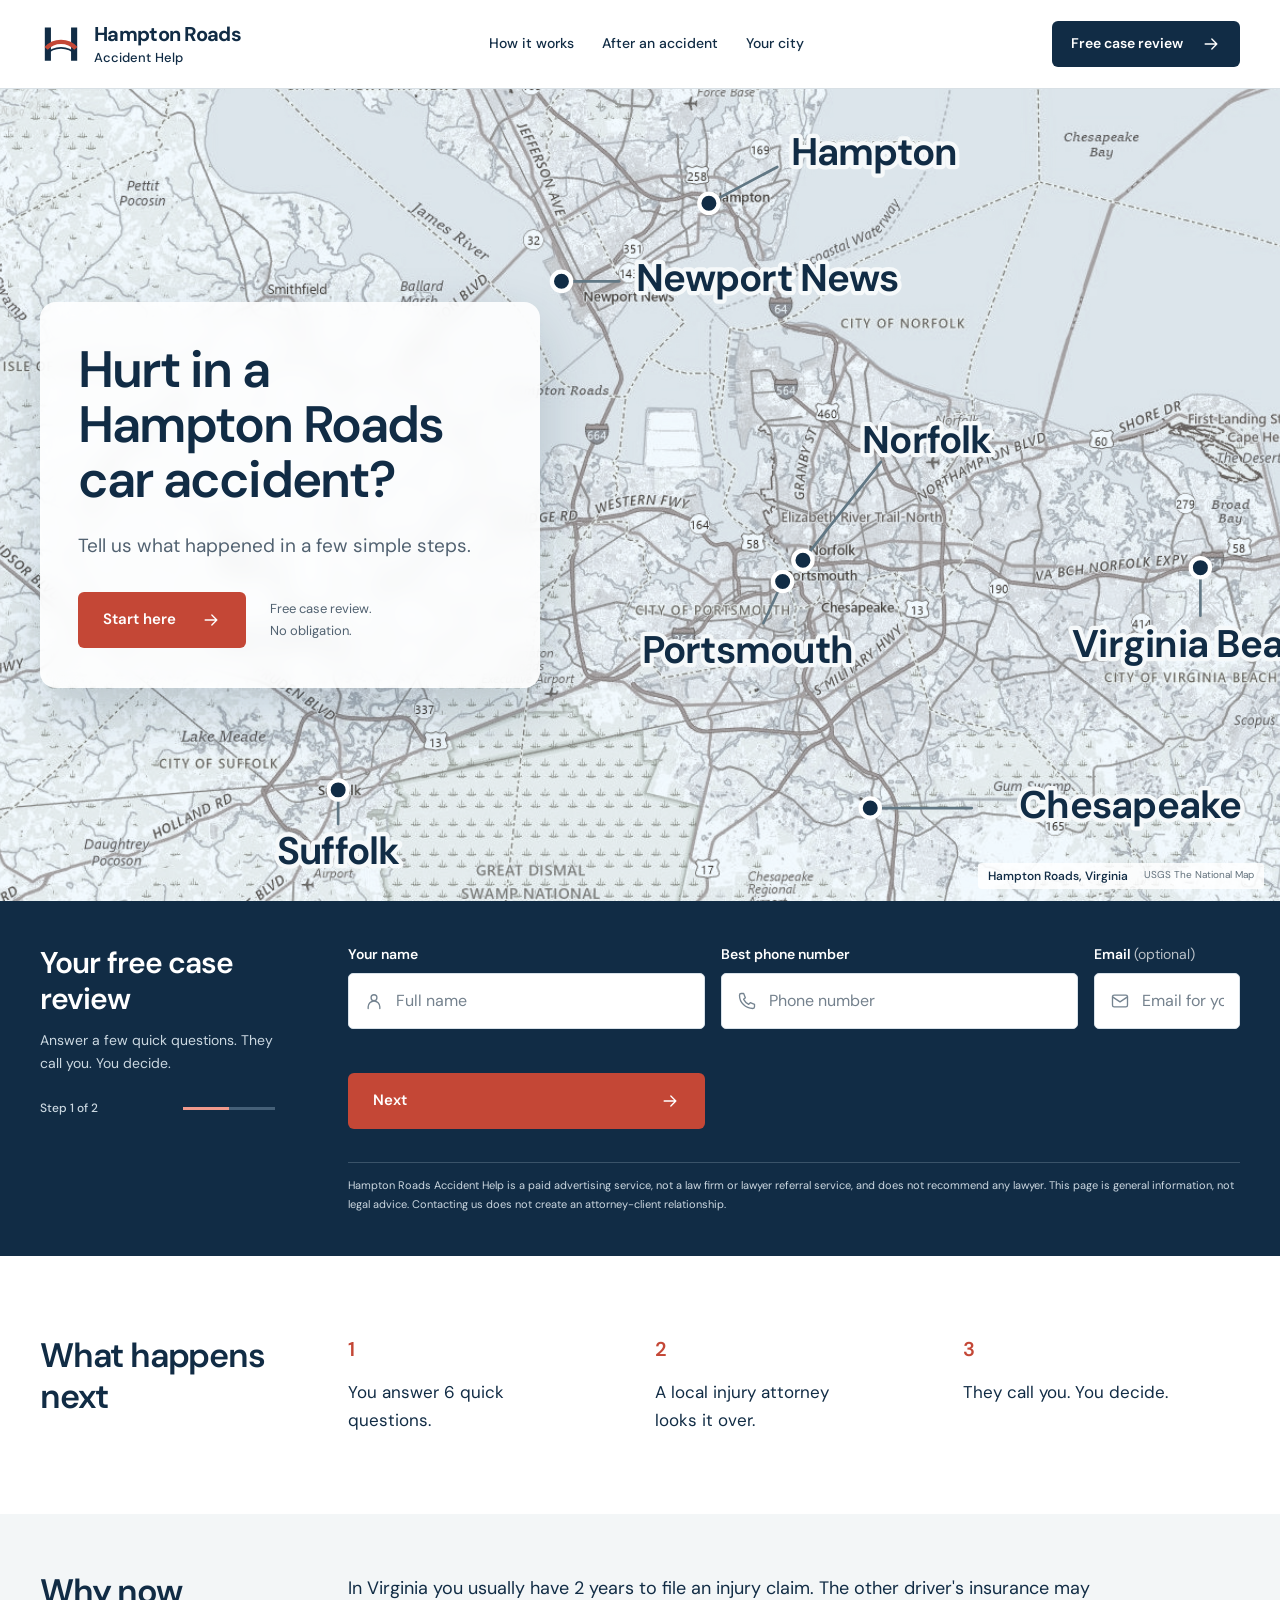
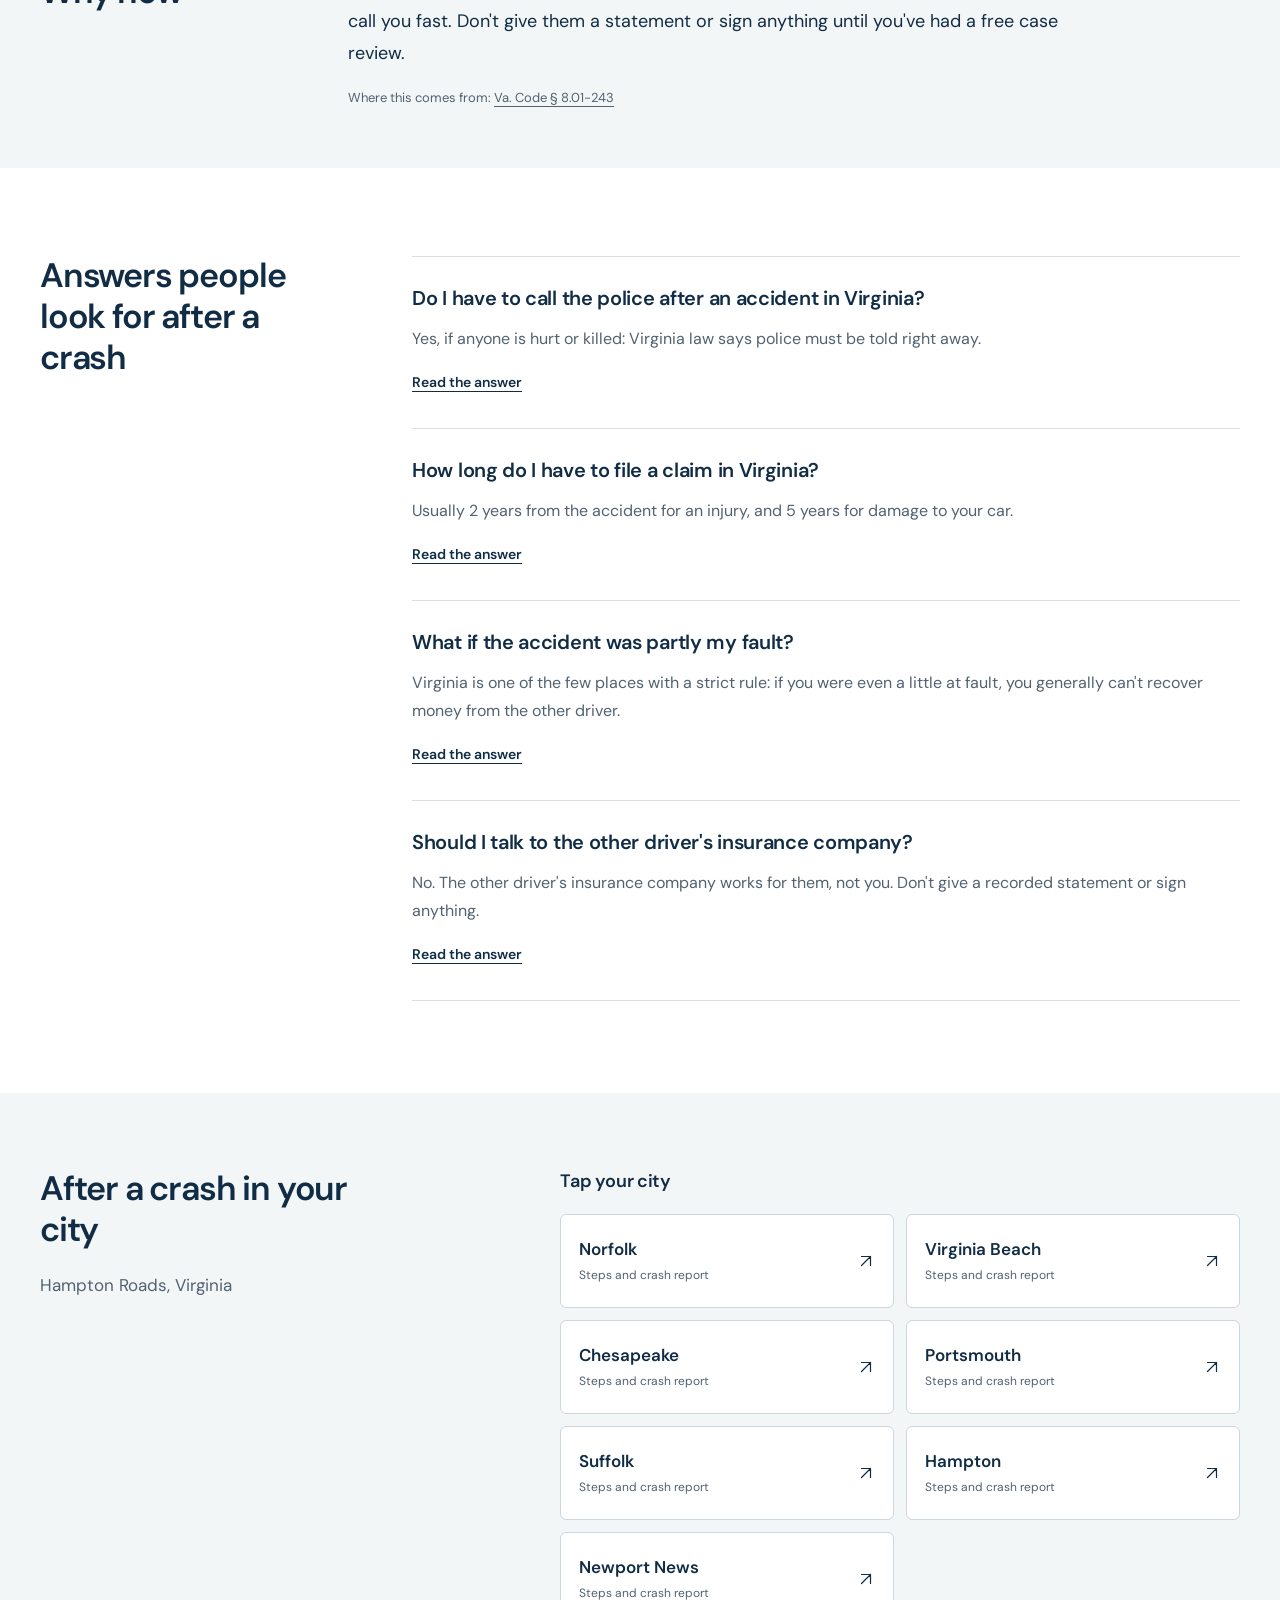
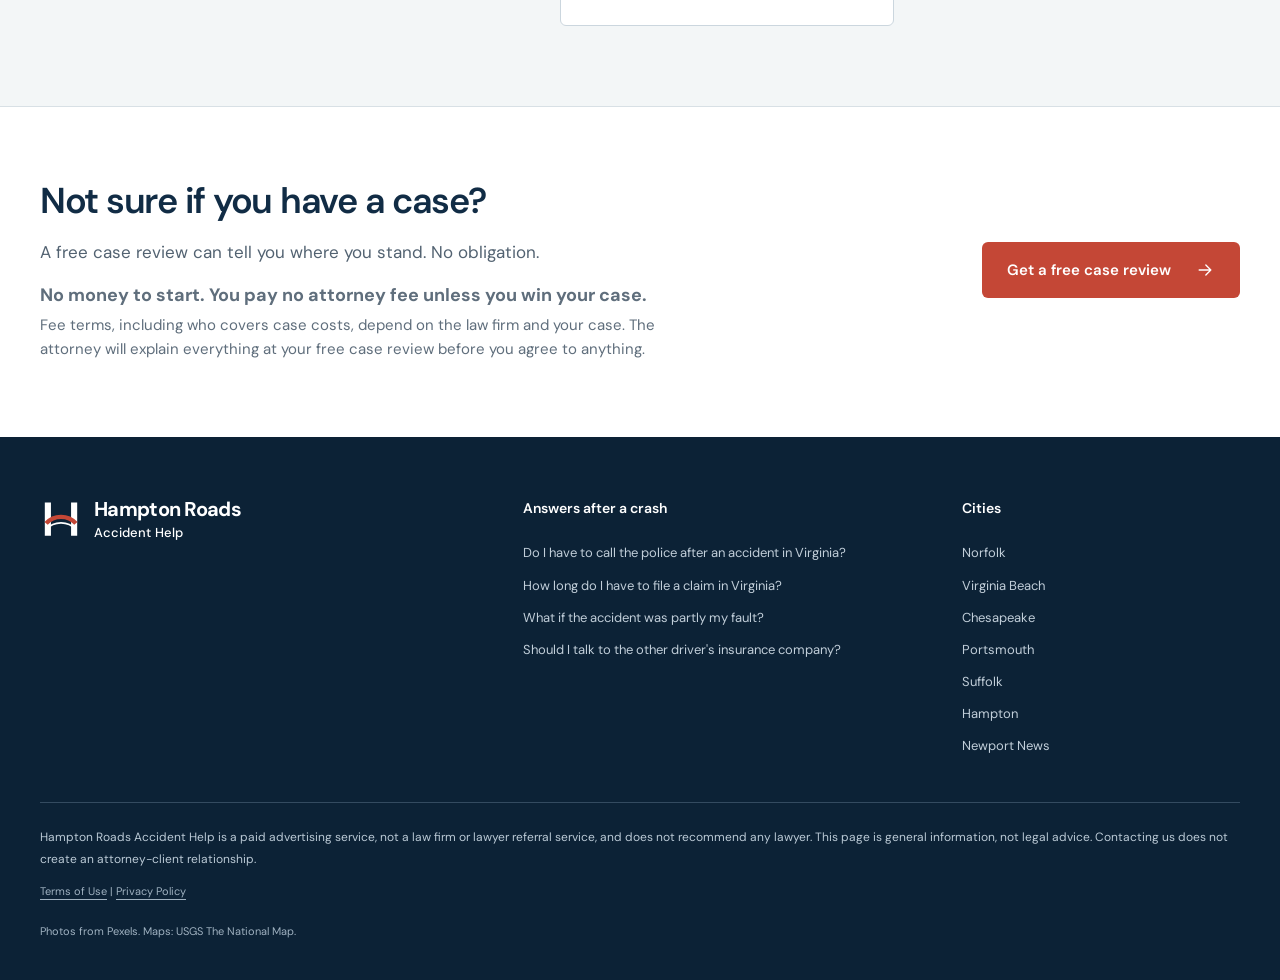
==== commit aed40efe: "Add optional email box to the case review form Co-Authored-By: Claude Opus 5.5 <noreply@anthropic.co" ====
--- a/index.html
+++ b/index.html
@@ -91,6 +91,9 @@
           </div><div class="field-group">
           <label class="field-label" for="phone-number">Best phone number</label>
           <div class="field-wrap"><svg class="icon " viewBox="0 0 24 24" fill="none" stroke="currentColor" stroke-width="1.6" stroke-linecap="round" stroke-linejoin="round" aria-hidden="true"><path d="M8 3H5a2 2 0 0 0-2 2c0 8.8 7.2 16 16 16a2 2 0 0 0 2-2v-3l-5-2-2 2a14 14 0 0 1-6-6l2-2-2-5Z"/></svg><input id="phone-number" type="tel" name="phone" placeholder="Phone number" autocomplete="tel" inputmode="tel" maxlength="40" required></div>
+          </div><div class="field-group">
+          <label class="field-label" for="email-address">Email <span class="field-optional">(optional)</span></label>
+          <div class="field-wrap"><svg class="icon " viewBox="0 0 24 24" fill="none" stroke="currentColor" stroke-width="1.6" stroke-linecap="round" stroke-linejoin="round" aria-hidden="true"><rect x="3" y="5" width="18" height="14" rx="2"/><path d="m3 7 9 6 9-6"/></svg><input id="email-address" type="email" name="email" placeholder="Email for your confirmation" autocomplete="email" inputmode="email" maxlength="254"></div>
           </div><div class="form-next">
           <button class="btn btn-full" type="button" data-next>Next<svg class="icon " viewBox="0 0 24 24" fill="none" stroke="currentColor" stroke-width="1.6" stroke-linecap="round" stroke-linejoin="round" aria-hidden="true"><path d="M5 12h14M13 6l6 6-6 6"/></svg></button>
           </div>
--- a/assets/style.css
+++ b/assets/style.css
@@ -555,3 +555,11 @@
 .site-header { transition: transform .25s ease; }
 .site-header.is-hidden { transform: translateY(-100%); }
 @media (prefers-reduced-motion: reduce) { .site-header { transition: none; } }
+
+/* Success message: big and obvious so people know it went through (Ben 11-25) */
+.form-status.is-success{margin-top:0;padding:36px 24px;border:0;border-radius:14px;background:#1f7a4d;color:#fff;text-align:center;font-size:21px;font-weight:700;line-height:1.5;white-space:pre-line;box-shadow:0 12px 32px rgba(31,122,77,.35);animation:hrah-pop .35s ease-out}
+.form-status.is-success::before{content:"\2713";display:flex;align-items:center;justify-content:center;width:72px;height:72px;margin:0 auto 16px;border-radius:50%;background:#fff;color:#1f7a4d;font-size:40px;font-weight:800}
+@keyframes hrah-pop{from{transform:scale(.92);opacity:0}to{transform:scale(1);opacity:1}}
+@media (prefers-reduced-motion: reduce){.form-status.is-success{animation:none}}
+
+.field-optional{font-weight:400;opacity:.7}
